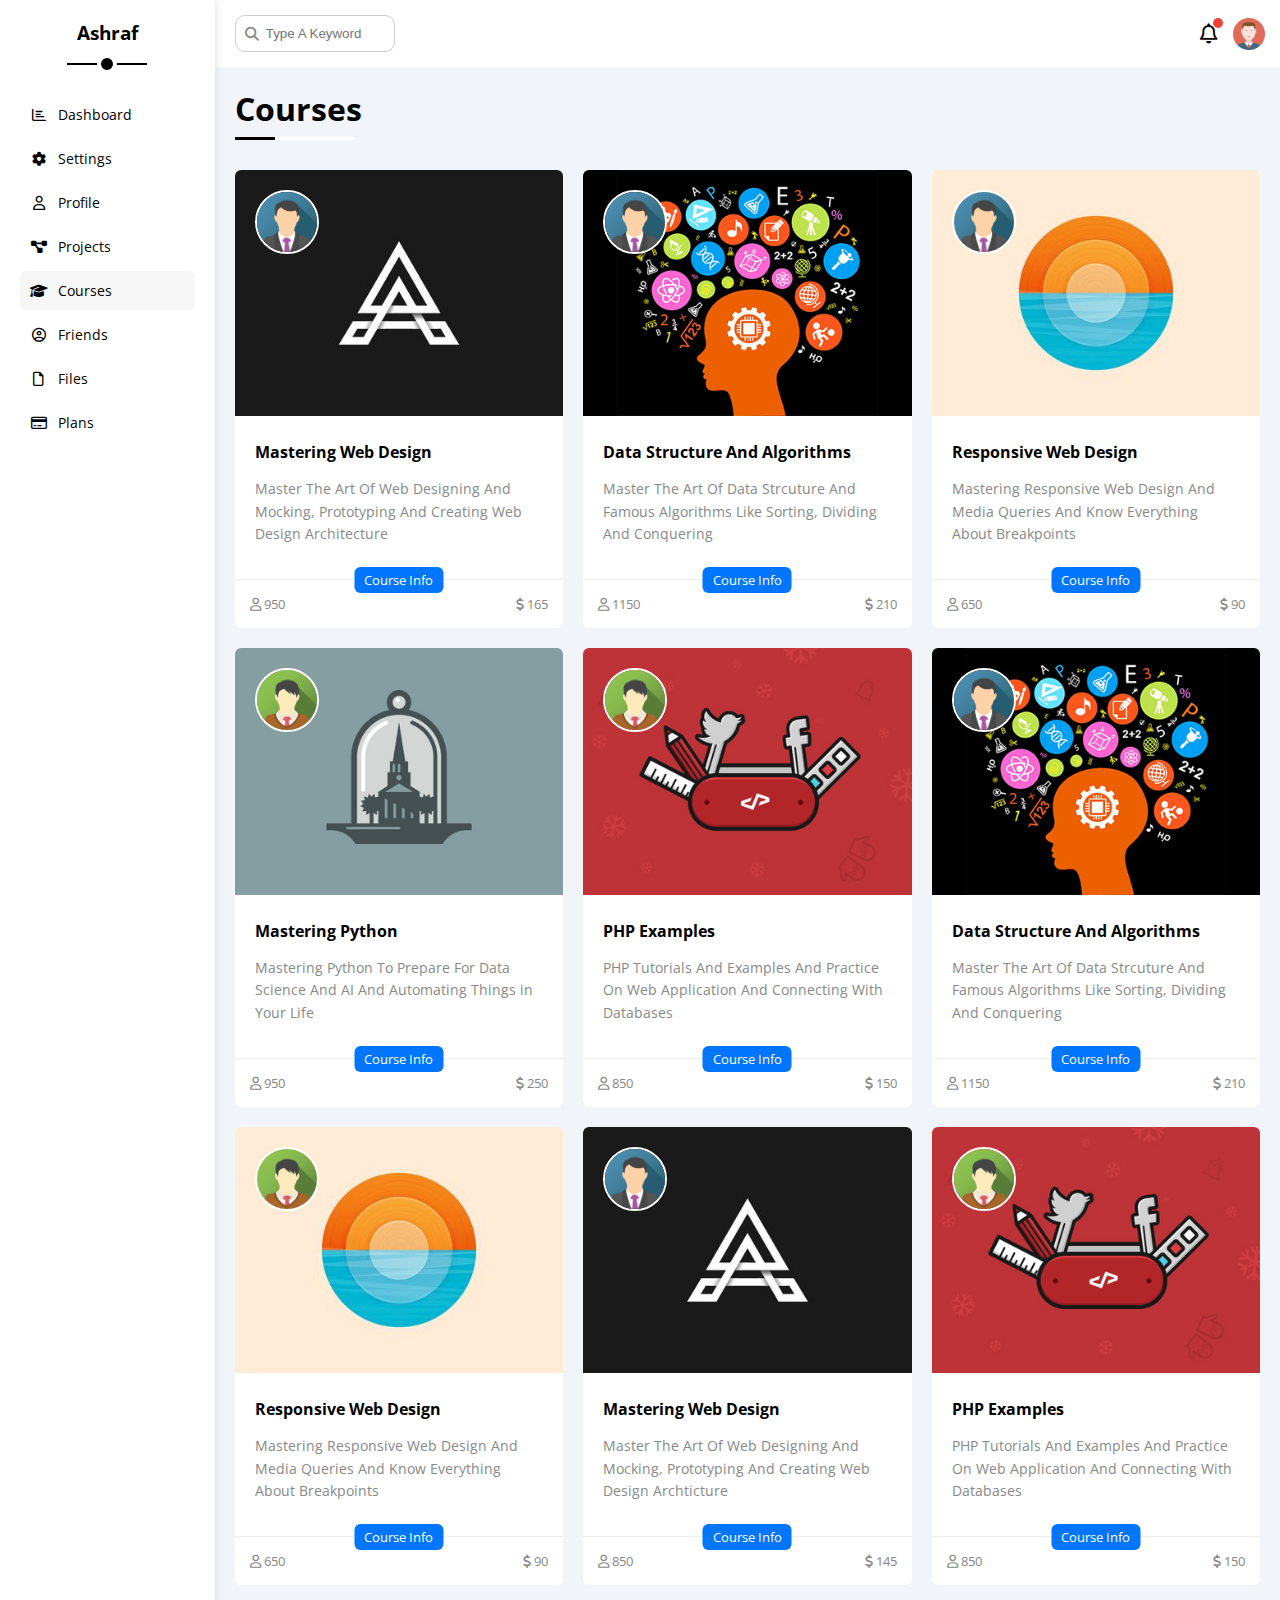
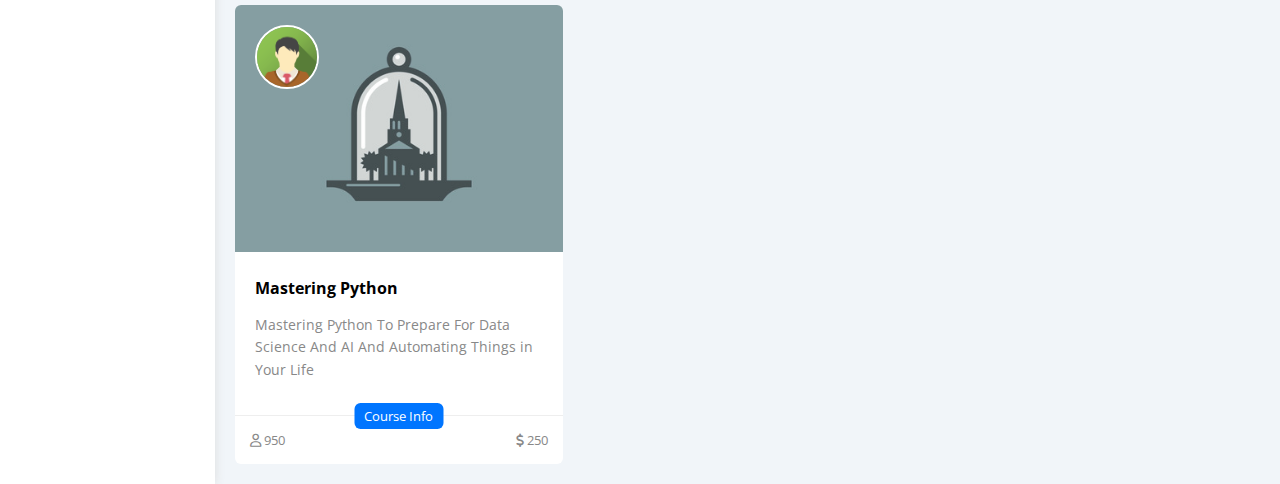
==== Html/courses.html @ 57a0c5dc "feat: Add Friends and Courses page with HTML, CSS" ====
<!DOCTYPE html>
<html lang="en">

<head>
    <meta charset="UTF-8" />
    <meta http-equiv="X-UA-Compatible" content="IE=edge" />
    <meta name="viewport" content="width=device-width, initial-scale=1.0" />
    <title>Courses</title>
    <link rel="stylesheet" href="../css/all.min.css" />
    <link rel="stylesheet" href="../css/framework.css" />
    <link rel="stylesheet" href="../css/master.css" />
    <link rel="stylesheet" href="../css/courses.css" />
    <link rel="preconnect" href="https://fonts.googleapis.com" />
    <link rel="preconnect" href="https://fonts.gstatic.com" crossorigin />
    <link href="https://fonts.googleapis.com/css2?family=Open+Sans:wght@300;500&#038;display=swap" rel="stylesheet" />
</head>

<body>
    <div class="page d-flex">
        <!-- start sidebar -->
        <div class="sidebar bg-white p-20 p-relative">
            <h3 class="p-relative txt-c mt-0">Ashraf</h3>
            <ul>
                <li>
                    <a class="d-flex align-center fs-14 c-black rad-6 p-10" href="../Html/dashboard.html">
                        <i class="fa-regular fa-chart-bar fa-fw"></i>
                        <span>Dashboard</span>
                    </a>
                </li>
                <li>
                    <a class=" d-flex align-center fs-14 c-black rad-6 p-10" href="../Html/settings.html">
                        <i class="fa-solid fa-gear fa-fw"></i>
                        <span>Settings</span>
                    </a>
                </li>
                <li>
                    <a class=" d-flex align-center fs-14 c-black rad-6 p-10" href="../Html/profile.html">
                        <i class="fa-regular fa-user fa-fw"></i>
                        <span>Profile</span>
                    </a>
                </li>
                <li>
                    <a class="d-flex align-center fs-14 c-black rad-6 p-10" href="../Html/projects.html">
                        <i class="fa-solid fa-diagram-project fa-fw"></i>
                        <span>Projects</span>
                    </a>
                </li>
                <li>
                    <a class="active d-flex align-center fs-14 c-black rad-6 p-10" href="../Html/courses.html">
                        <i class="fa-solid fa-graduation-cap fa-fw"></i>
                        <span>Courses</span>
                    </a>
                </li>
                <li>
                    <a class="d-flex align-center fs-14 c-black rad-6 p-10" href="../Html/friends.html">
                        <i class="fa-regular fa-circle-user fa-fw"></i>
                        <span>Friends</span>
                    </a>
                </li>
                <li>
                    <a class="d-flex align-center fs-14 c-black rad-6 p-10" href="../Html/files.html">
                        <i class="fa-regular fa-file fa-fw"></i>
                        <span>Files</span>
                    </a>
                </li>
                <li>
                    <a class="d-flex align-center fs-14 c-black rad-6 p-10" href="../Html/plans.html">
                        <i class="fa-regular fa-credit-card fa-fw"></i>
                        <span>Plans</span>
                    </a>
                </li>
            </ul>
        </div>
        <!-- end sidebar -->
        <div class="content w-full">
            <!-- Start Head -->
            <div class="head bg-white p-15 between-flex">
                <div class="search p-relative">
                    <input class="p-10" type="search" placeholder="Type A Keyword" />
                </div>
                <div class="icons d-flex align-center">
                    <span class="notification p-relative">
                        <i class="fa-regular fa-bell fa-lg"></i>
                    </span>
                    <img decoding="async" src="../imgs/avatar.png" alt="" />
                </div>
            </div>
            <!-- End Head -->
            <h1 class="p-relative">Courses</h1>
            <!-- Start Courses Boxs -->

            <div class="courses-page d-grid m-20 gap-20">
                <div class="course bg-white rad-6 p-relative">
                  <img decoding="async" class="cover" src="../imgs/course-01.jpg" alt="" />
                  <img decoding="async" class="instructor" src="../imgs/team-01.png" alt="" />
                  <div class="p-20">
                    <h4 class="m-0">Mastering Web Design</h4>
                    <p class="description c-grey mt-15 fs-14">
                      Master The Art Of Web Designing And Mocking, Prototyping And Creating Web Design Architecture
                    </p>
                  </div>
                  <div class="info p-15 p-relative between-flex">
                    <span class="title bg-blue c-white btn-shape">Course Info</span>
                    <span class="c-grey">
                      <i class="fa-regular fa-user"></i>
                      950
                    </span>
                    <span class="c-grey">
                      <i class="fa-solid fa-dollar-sign"></i>
                      165
                    </span>
                  </div>
                </div>
                <div class="course bg-white rad-6 p-relative">
                  <img decoding="async" class="cover" src="../imgs/course-02.jpg" alt="" />
                  <img decoding="async" class="instructor" src="../imgs/team-01.png" alt="" />
                  <div class="p-20">
                    <h4 class="m-0">Data Structure And Algorithms</h4>
                    <p class="description c-grey mt-15 fs-14">
                      Master The Art Of Data Strcuture And Famous Algorithms Like Sorting, Dividing And Conquering
                    </p>
                  </div>
                  <div class="info p-15 p-relative between-flex">
                    <span class="title bg-blue c-white btn-shape">Course Info</span>
                    <span class="c-grey"> <i class="fa-regular fa-user"></i> 1150</span>
                    <span class="c-grey"><i class="fa-solid fa-dollar-sign"></i> 210</span>
                  </div>
                </div>
                <div class="course bg-white rad-6 p-relative">
                  <img decoding="async" class="cover" src="../imgs/course-03.jpg" alt="" />
                  <img decoding="async" class="instructor" src="../imgs/team-01.png" alt="" />
                  <div class="p-20">
                    <h4 class="m-0">Responsive Web Design</h4>
                    <p class="description c-grey mt-15 fs-14">
                      Mastering Responsive Web Design And Media Queries And Know Everything About Breakpoints
                    </p>
                  </div>
                  <div class="info p-15 p-relative between-flex">
                    <span class="title bg-blue c-white btn-shape">Course Info</span>
                    <span class="c-grey"> <i class="fa-regular fa-user"></i> 650</span>
                    <span class="c-grey"><i class="fa-solid fa-dollar-sign"></i> 90</span>
                  </div>
                </div>
                <div class="course bg-white rad-6 p-relative">
                  <img decoding="async" class="cover" src="../imgs/course-04.jpg" alt="" />
                  <img decoding="async" class="instructor" src="../imgs/team-03.png" alt="" />
                  <div class="p-20">
                    <h4 class="m-0">Mastering Python</h4>
                    <p class="description c-grey mt-15 fs-14">
                      Mastering Python To Prepare For Data Science And AI And Automating Things in Your Life
                    </p>
                  </div>
                  <div class="info p-15 p-relative between-flex">
                    <span class="title bg-blue c-white btn-shape">Course Info</span>
                    <span class="c-grey"> <i class="fa-regular fa-user"></i> 950</span>
                    <span class="c-grey"><i class="fa-solid fa-dollar-sign"></i> 250</span>
                  </div>
                </div>
                <div class="course bg-white rad-6 p-relative">
                  <img decoding="async" class="cover" src="../imgs/course-05.jpg" alt="" />
                  <img decoding="async" class="instructor" src="../imgs/team-03.png" alt="" />
                  <div class="p-20">
                    <h4 class="m-0">PHP Examples</h4>
                    <p class="description c-grey mt-15 fs-14">
                      PHP Tutorials And Examples And Practice On Web Application And Connecting With Databases
                    </p>
                  </div>
                  <div class="info p-15 p-relative between-flex">
                    <span class="title bg-blue c-white btn-shape">Course Info</span>
                    <span class="c-grey"> <i class="fa-regular fa-user"></i> 850</span>
                    <span class="c-grey"><i class="fa-solid fa-dollar-sign"></i> 150</span>
                  </div>
                </div>
                <div class="course bg-white rad-6 p-relative">
                  <img decoding="async" class="cover" src="../imgs/course-02.jpg" alt="" />
                  <img decoding="async" class="instructor" src="../imgs/team-01.png" alt="" />
                  <div class="p-20">
                    <h4 class="m-0">Data Structure And Algorithms</h4>
                    <p class="description c-grey mt-15 fs-14">
                      Master The Art Of Data Strcuture And Famous Algorithms Like Sorting, Dividing And Conquering
                    </p>
                  </div>
                  <div class="info p-15 p-relative between-flex">
                    <span class="title bg-blue c-white btn-shape">Course Info</span>
                    <span class="c-grey"> <i class="fa-regular fa-user"></i> 1150</span>
                    <span class="c-grey"><i class="fa-solid fa-dollar-sign"></i> 210</span>
                  </div>
                </div>
                <div class="course bg-white rad-6 p-relative">
                  <img decoding="async" class="cover" src="../imgs/course-03.jpg" alt="" />
                  <img decoding="async" class="instructor" src="../imgs/team-03.png" alt="" />
                  <div class="p-20">
                    <h4 class="m-0">Responsive Web Design</h4>
                    <p class="description c-grey mt-15 fs-14">
                      Mastering Responsive Web Design And Media Queries And Know Everything About Breakpoints
                    </p>
                  </div>
                  <div class="info p-15 p-relative between-flex">
                    <span class="title bg-blue c-white btn-shape">Course Info</span>
                    <span class="c-grey"> <i class="fa-regular fa-user"></i> 650</span>
                    <span class="c-grey"><i class="fa-solid fa-dollar-sign"></i> 90</span>
                  </div>
                </div>
                <div class="course bg-white rad-6 p-relative">
                  <img decoding="async" class="cover" src="../imgs/course-01.jpg" alt="" />
                  <img decoding="async" class="instructor" src="../imgs/team-01.png" alt="" />
                  <div class="p-20">
                    <h4 class="m-0">Mastering Web Design</h4>
                    <p class="description c-grey mt-15 fs-14">
                      Master The Art Of Web Designing And Mocking, Prototyping And Creating Web Design Archticture
                    </p>
                  </div>
                  <div class="info p-15 p-relative between-flex">
                    <span class="title bg-blue c-white btn-shape">Course Info</span>
                    <span class="c-grey"> <i class="fa-regular fa-user"></i> 850</span>
                    <span class="c-grey"><i class="fa-solid fa-dollar-sign"></i> 145</span>
                  </div>
                </div>
                <div class="course bg-white rad-6 p-relative">
                  <img decoding="async" class="cover" src="../imgs/course-05.jpg" alt="" />
                  <img decoding="async" class="instructor" src="../imgs/team-03.png" alt="" />
                  <div class="p-20">
                    <h4 class="m-0">PHP Examples</h4>
                    <p class="description c-grey mt-15 fs-14">
                      PHP Tutorials And Examples And Practice On Web Application And Connecting With Databases
                    </p>
                  </div>
                  <div class="info p-15 p-relative between-flex">
                    <span class="title bg-blue c-white btn-shape">Course Info</span>
                    <span class="c-grey"> <i class="fa-regular fa-user"></i> 850</span>
                    <span class="c-grey"><i class="fa-solid fa-dollar-sign"></i> 150</span>
                  </div>
                </div>
                <div class="course bg-white rad-6 p-relative">
                  <img decoding="async" class="cover" src="../imgs/course-04.jpg" alt="" />
                  <img decoding="async" class="instructor" src="../imgs/team-03.png" alt="" />
                  <div class="p-20">
                    <h4 class="m-0">Mastering Python</h4>
                    <p class="description c-grey mt-15 fs-14">
                      Mastering Python To Prepare For Data Science And AI And Automating Things in Your Life
                    </p>
                  </div>
                  <div class="info p-15 p-relative between-flex">
                    <span class="title bg-blue c-white btn-shape">Course Info</span>
                    <span class="c-grey"> <i class="fa-regular fa-user"></i> 950</span>
                    <span class="c-grey"><i class="fa-solid fa-dollar-sign"></i> 250</span>
                  </div>
                </div>
              </div>
         
        

            <!-- End Courses Boxs -->

        </div>
    </div>
</body>

</html>
---- css/framework.css ----
:root {
  --blue-color: #0075ff;
  --blue-alt-color: #0d69d5;
  --orange-color: #f59e0b;
  --green-color: #22c55e;
  --red-color: #f44336;
  --grey-color: #888;
}
/* Start Box */
.d-flex {
  display: flex;
}
.f-wrap {
  flex-wrap: wrap;
}
.align-center {
  align-items: center;
}
.space-between {
  justify-content: space-between;
}
.d-grid {
  display: grid;
}
.gap-20 {
  gap: 20px;
}
.d-block {
  display: block;
}
@media (max-width: 767px) {
  .block-mobile {
    display: block;
  }
  .hide-mobile {
    display: none;
  }
}
/* End Box */
/* Start Padding + Margin */
.p-10 {
  padding: 10px;
}
.p-15 {
  padding: 15px;
}
.p-20 {
  padding: 20px;
}
.pt-10 {
  padding-top: 10px;
}
.pt-15 {
  padding-top: 15px;
}
.pt-20 {
  padding-top: 20px;
}
.pb-10 {
  padding-bottom: 10px;
}
.pb-15 {
  padding-bottom: 15px;
}
.pb-20 {
  padding-bottom: 20px;
}
.pl-15 {
  padding-left: 15px;
}
.m-0 {
  margin: 0;
}
.m-15 {
  margin: 15px;
}
.m-20 {
  margin: 20px;
}
.mt-0 {
  margin-top: 0;
}
.mt-5 {
  margin-top: 5px;
}
.mt-10 {
  margin-top: 10px;
}
.mt-15 {
  margin-top: 15px;
}
.mt-20 {
  margin-top: 20px;
}
.mt-25 {
  margin-top: 25px;
}
.mr-10 {
  margin-right: 10px;
}
.mr-15 {
  margin-right: 15px;
}
.mb-5 {
  margin-bottom: 5px;
}
.mb-10 {
  margin-bottom: 10px;
}
.mb-15 {
  margin-bottom: 15px;
}
.mb-20 {
  margin-bottom: 20px;
}
.mb-25 {
  margin-bottom: 25px;
}
/* End Padding + Margin */
/* Start Color */
.c-black {
  color: black;
}
.c-white {
  color: white;
}
.c-grey {
  color: var(--grey-color);
}
.c-red {
  color: var(--red-color);
}
.c-green {
  color: var(--green-color);
}
.c-blue {
  color: var(--blue-color);
}
.c-orange {
  color: var(--orange-color);
}
.bg-red {
  background-color: var(--red-color);
}
.bg-green {
  background-color: var(--green-color);
}
.bg-blue {
  background-color: var(--blue-color);
}
.bg-orange {
  background-color: var(--orange-color);
}
.bg-white {
  background-color: white;
}
.bg-eee {
  background-color: #eee;
}
/* End Color */
/* Start Position */
.p-relative {
  position: relative;
}
.p-absolute {
  position: absolute;
}
/* End Position */
/* Start Font */
.txt-c {
  text-align: center;
}
.fs-13 {
  font-size: 13px;
}
.fs-14 {
  font-size: 14px;
}
.fs-15 {
  font-size: 15px;
}
.fs-25 {
  font-size: 25px;
}
.fw-bold {
  font-weight: bold;
}
@media (max-width: 767px) {
  .txt-c-mobile {
    text-align: center;
  }
}
/* End Font */
/* Start Border */
.rad-6 {
  border-radius: 6px;
}
.rad-10 {
  border-radius: 10px;
}
.rad-half {
  border-radius: 50%;
}
.b-none {
  border: none;
}
.border-ccc {
  border: 1px solid #ccc;
}
.border-eee {
  border: 1px solid #eee;
}

/* End Border */
/* Start Width + Height */
.w-full {
  width: 100%;
}
.w-100 {
  width: 100px;
}
.w-fit {
  width: fit-content;
}
.h-full {
  height: 100%;
}
.h-100 {
  height: 100px;
}
/* End Width + Height */
/* Start Components */
.center-flex {
  display: flex;
  align-items: center;
  justify-content: center;
}
.between-flex {
  display: flex;
  align-items: center;
  justify-content: space-between;
}
.btn-shape {
  padding: 4px 10px;
  border-radius: 6px;
}
/* End Components */
---- css/master.css ----
:root {
  --blue-color: #0075ff;
  --blue-alt-color: #0d69d5;
  --orange-color: #f59e0b;
  --green-color: #22c55e;
  --red-color: #f44336;
  --grey-color: #888;
}

* {
  box-sizing: border-box;
}

body {
  font-family: "Open Sans", sans-serif;
  margin: 0;
}

*:focus {
  outline: none;
}

a {
  text-decoration: none;
}

ul {
  list-style: none;
  padding: 0;
}

::-webkit-scrollbar {
  width: 15px;
}

::-webkit-scrollbar-track {
  background-color: white;
}

::-webkit-scrollbar-thumb {
  background-color: var(--blue-color);
}

::-webkit-scrollbar-thumb:hover {
  background-color: var(--blue-alt-color);
}

.page {
  background-color: #f1f5f9;
  min-height: 100vh;
}

/* Start Sidebar */
.sidebar {
  width: 250px;
  box-shadow: 0 0 10px #ddd;
}

.sidebar>h3 {
  margin-bottom: 50px;
}

.sidebar>h3::before,
.sidebar>h3::after {
  content: "";
  background-color: black;
  transform: translateX(-50%);
  position: absolute;
  left: 50%;
}

.sidebar>h3::before {
  width: 80px;
  height: 2px;
  bottom: -20px;
}

.sidebar>h3::after {
  bottom: -29px;
  width: 12px;
  height: 12px;
  border-radius: 50%;
  border: 4px solid white;
}

.sidebar ul li a {
  transition: 0.3s;
  margin-bottom: 5px;
}

.sidebar ul li a:hover,
.sidebar ul li a.active {
  background-color: #f6f6f6;
}

.sidebar ul li a span {
  font-size: 14px;
  margin-left: 10px;
}

@media (max-width: 767px) {
  .sidebar {
    width: 58px;
    padding: 10px;
  }

  .sidebar>h3 {
    font-size: 13px;
    margin-bottom: 15px;
  }

  .sidebar>h3::before,
  .sidebar>h3::after {
    display: none;
  }

  .sidebar ul li a span {
    display: none;
  }
}

/* End Sidebar */
/* Start Content */
.content {
  overflow: hidden;
}

.head .search::before {
  font-family: var(--fa-style-family-classic);
  content: "\f002";
  font-weight: 900;
  position: absolute;
  left: 15px;
  top: 50%;
  transform: translateY(-50%);
  font-size: 14px;
  color: var(--grey-color);
}

.head .search input {
  border: 1px solid #ccc;
  margin-left: 5px;
  border-radius: 10px;

  padding-left: 30px;
  width: 160px;
  transition: width 0.3s;
}

.head .search input:focus {
  width: 200px;
}

.head .search input:focus::placeholder {
  opacity: 0;
}

.head .icons .notification::before {
  content: "";
  position: absolute;
  width: 10px;
  height: 10px;
  background-color: var(--red-color);
  border-radius: 50%;
  right: -5px;
  top: -5px;
}

.head .icons img {
  width: 32px;
  height: 32px;
  margin-left: 15px;
}

.page h1 {
  margin: 20px 20px 40px;
}

.page h1::before,
.page h1::after {
  content: "";
  height: 3px;
  position: absolute;
  bottom: -10px;
  left: 0;
}

.page h1::before {
  background-color: white;
  width: 120px;
}

.page h1::after {
  background-color: black;
  width: 40px;
}

/* start toggle-checkbox */

.toggle-checkbox {
  -webkit-appearance: none;
  appearance: none;
  display: none;
}

.toggle-switch {
  background-color: #ccc;
  width: 78px;
  height: 32px;
  border-radius: 16px;
  position: relative;
  transition: 0.3s;
  cursor: pointer;
}

.toggle-switch::before {
  font-family: var(--fa-style-family-classic);
  content: "\f00d";
  font-weight: 900;
  background-color: white;
  width: 24px;
  height: 24px;
  position: absolute;
  border-radius: 50%;
  top: 4px;
  left: 4px;
  display: flex;
  justify-content: center;
  align-items: center;
  color: #aaa;
  transition: 0.3s;
}

.toggle-checkbox:checked+.toggle-switch {
  background-color: var(--blue-color);
}

.toggle-checkbox:checked+.toggle-switch::before {
  content: "\f00c";
  left: 50px;
  color: var(--blue-color);
}

.settings-page :disabled {
  cursor: no-drop;
  background-color: #f0f4f8;
  color: #bbb;
}

/* end toggle-checkbox */
---- css/courses.css ----
/* Start Courses Page */
  .courses-page {
    grid-template-columns: repeat(auto-fill, minmax(300px, 1fr));
  }
  .courses-page .course {
    overflow: hidden;
  }
  .courses-page .course .cover {
    max-width: 100%;
  }
  .courses-page .course .instructor {
    position: absolute;
    width: 64px;
    height: 64px;
    border-radius: 50%;
    top: 20px;
    left: 20px;
    border: 2px solid white;
  }
  .courses-page .course .description {
    line-height: 1.6;
  }
  .courses-page .course .info {
    border-top: 1px solid #eee;
    font-size: 13px;
  }
  .courses-page .course .info .title {
    position: absolute;
    top: -13px;
    left: 50%;
    transform: translateX(-50%);
    font-size: 13px;
  }

  @media (max-width: 767px) {
    .courses-page {
      grid-template-columns: minmax(200px, 1fr);
      margin-left: 10px;
      margin-right: 10px;
      gap: 10px;
    }
  }
  /* End Courses Page */
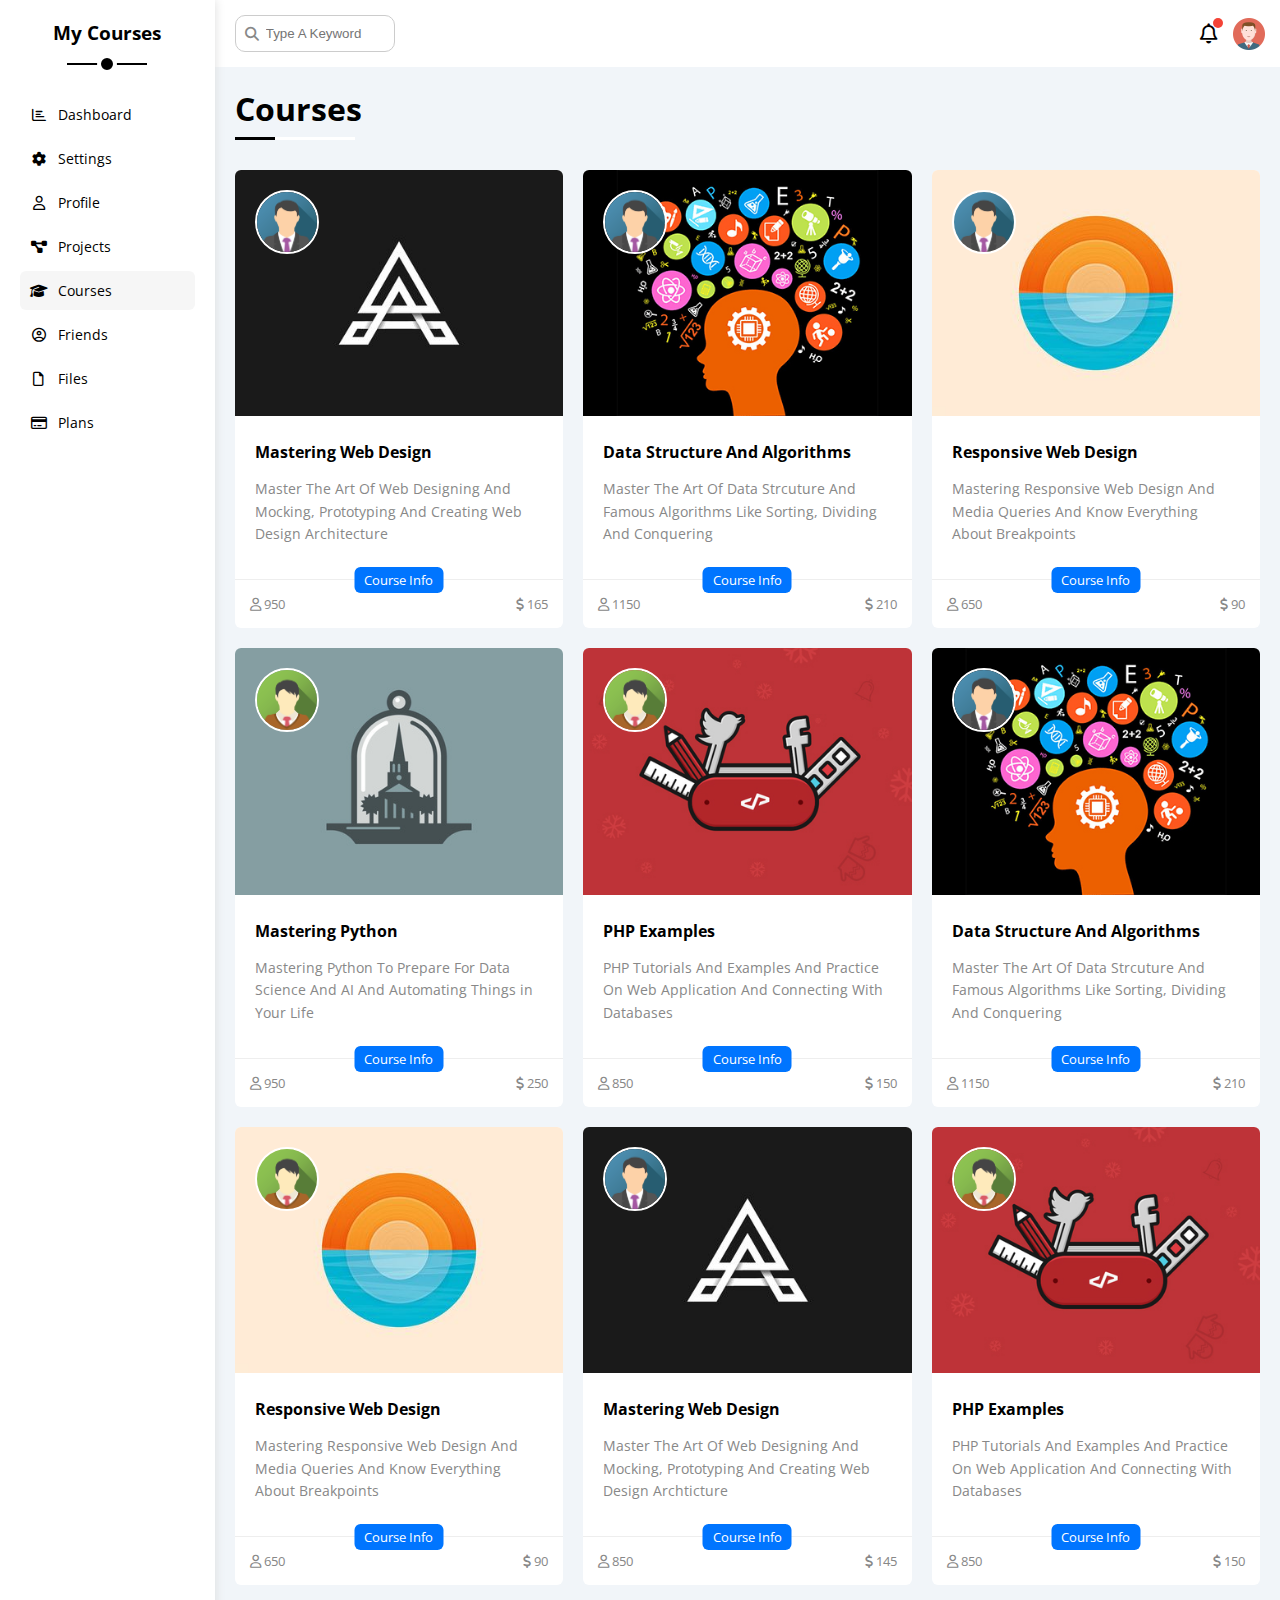
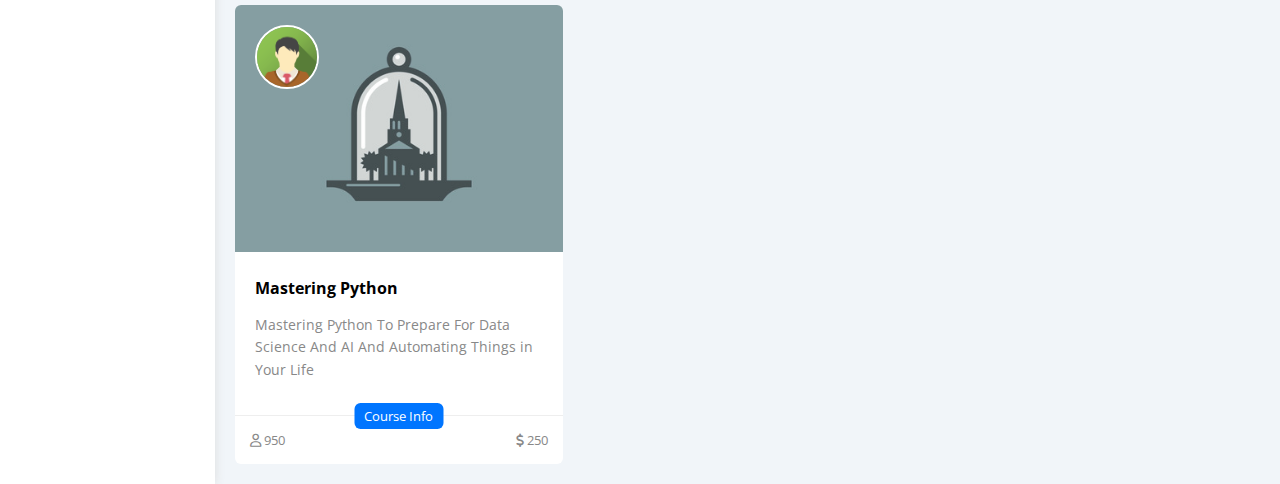
==== commit ad3ef13d: "feat: Add  Files and Plans page with HTML, CSS, with Update Dashboard to  index.html" ====
--- a/Html/courses.html
+++ b/Html/courses.html
@@ -19,10 +19,10 @@
     <div class="page d-flex">
         <!-- start sidebar -->
         <div class="sidebar bg-white p-20 p-relative">
-            <h3 class="p-relative txt-c mt-0">Ashraf</h3>
+            <h3 class="p-relative txt-c mt-0">My Courses </h3>
             <ul>
                 <li>
-                    <a class="d-flex align-center fs-14 c-black rad-6 p-10" href="../Html/dashboard.html">
+                    <a class="d-flex align-center fs-14 c-black rad-6 p-10" href="../Html/index.html">
                         <i class="fa-regular fa-chart-bar fa-fw"></i>
                         <span>Dashboard</span>
                     </a>
